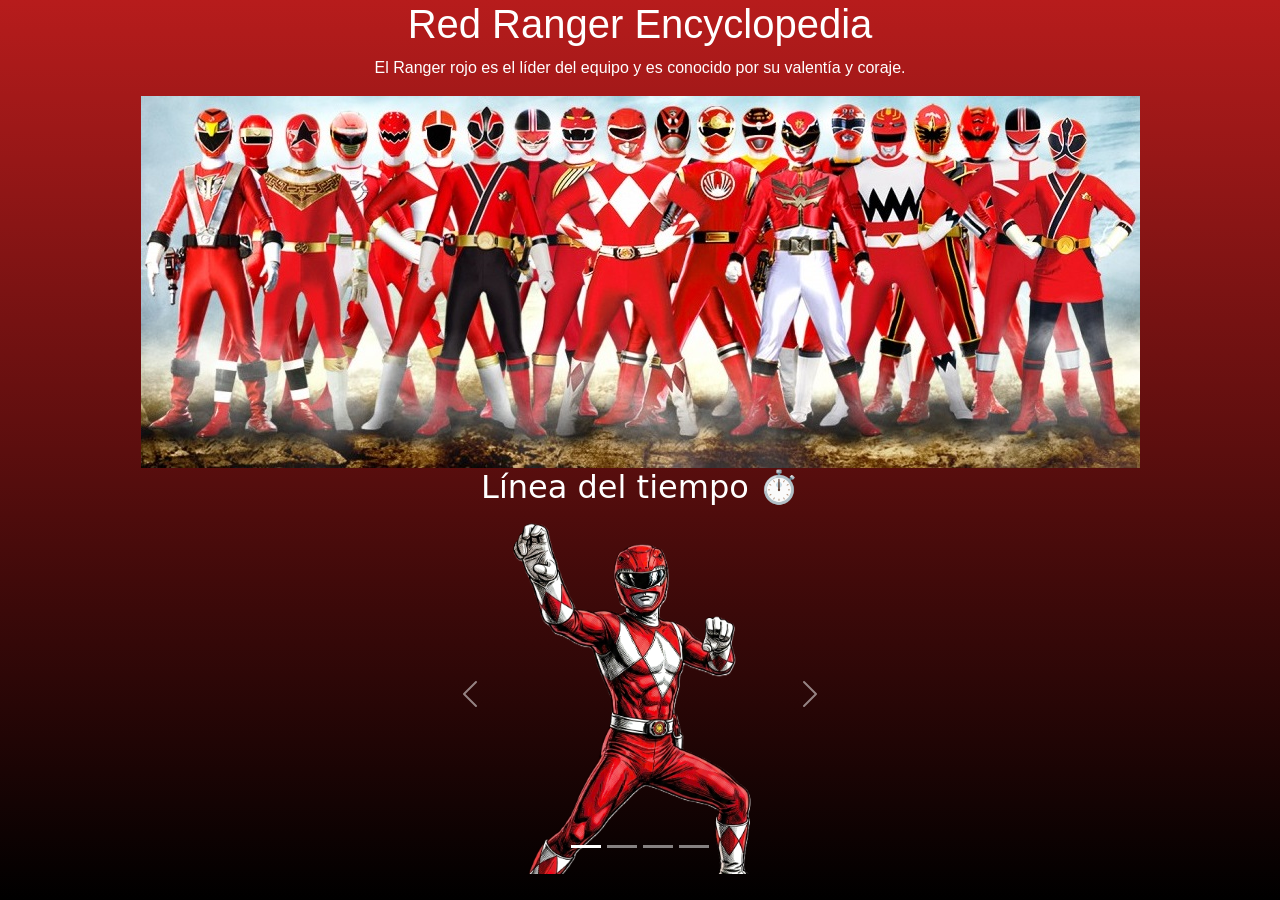
==== index.html @ 3ead66b1 "Se corrigio un error de submit" ====
<!DOCTYPE html>
<html lang="es">

<head>
    <meta charset="UTF-8">
    <meta name="viewport" content="width=device-width, initial-scale=1.0">
    <title>Red Rangers Encyclopedia</title>
    <link rel="stylesheet" href="styles/bootstrap.min.css">
    <link rel="stylesheet" href="styles/styles.css">
</head>

<body>
    <div class="header-section">
        <h1 class="header-title">Red Ranger Encyclopedia</h1>
        <p class="header-subtitle">El Ranger rojo es el líder del equipo y es conocido por su valentía y coraje.</p>
    </div>

    <div class="container text-center">
        <div class="main-image-container">
            <img src="assets/all-red-rangers.jpg" alt="Todos los Red Rangers" class="img-fluid">
        </div>

        <div>
            <h2 class="section-title">Línea del tiempo ⏱️</h2>
        </div>

        <div class="carousel-wrapper">
            <div id="myCarousel" class="carousel slide carousel-container" data-bs-ride="carousel"
                data-bs-interval="3000">
                <!-- Indicators -->
                <div class="carousel-indicators">
                    <button type="button" data-bs-target="#myCarousel" data-bs-slide-to="0" class="active"
                        aria-current="true" aria-label="Slide 1"></button>
                    <button type="button" data-bs-target="#myCarousel" data-bs-slide-to="1"
                        aria-label="Slide 2"></button>
                    <button type="button" data-bs-target="#myCarousel" data-bs-slide-to="2"
                        aria-label="Slide 3"></button>
                    <button type="button" data-bs-target="#myCarousel" data-bs-slide-to="3"
                        aria-label="Slide 4"></button>
                    <!--<button type="button" data-bs-target="#myCarousel" data-bs-slide-to="4" aria-label="Slide 5"></button>
                    <button type="button" data-bs-target="#myCarousel" data-bs-slide-to="5" aria-label="Slide 6"></button>
                    <button type="button" data-bs-target="#myCarousel" data-bs-slide-to="6" aria-label="Slide 7"></button>
                    <button type="button" data-bs-target="#myCarousel" data-bs-slide-to="7" aria-label="Slide 8"></button>
                    <button type="button" data-bs-target="#myCarousel" data-bs-slide-to="8" aria-label="Slide 9"></button>
                    <button type="button" data-bs-target="#myCarousel" data-bs-slide-to="9" aria-label="Slide 10"></button>
                    <button type="button" data-bs-target="#myCarousel" data-bs-slide-to="10" aria-label="Slide 11"></button>
                    <button type="button" data-bs-target="#myCarousel" data-bs-slide-to="11" aria-label="Slide 12"></button>
                    <button type="button" data-bs-target="#myCarousel" data-bs-slide-to="12" aria-label="Slide 13"></button>
                    <button type="button" data-bs-target="#myCarousel" data-bs-slide-to="13" aria-label="Slide 14"></button>-->
                </div>

                <div class="carousel-inner">
                    <div class="carousel-item active">
                        <a href="mightyMophin.html"><img src="assets/mightyRed.png" alt="Mighty Morphin Red Ranger"></a>

                    </div>

                    <div class="carousel-item">
                        <img src="assets/zeo.png" alt="Zeo Red Ranger">
                    </div>

                    <div class="carousel-item">
                        <img src="assets/turbo.png" alt="Turbo Red Ranger">
                    </div>

                    <div class="carousel-item">
                        <img src="assets/space.png" alt="Space Red Ranger">
                    </div>

                    <!--<div class="carousel-item">
                        <img src="assets/galaxy.jpg" alt="Galaxy Red Ranger">
                    </div>

                    <div class="carousel-item">
                        <img src="assets/lightrescue.png" alt="Lightspeed Rescue Red Ranger">
                    </div>

                    <div class="carousel-item">
                        <img src="assets/timeforce.png" alt="Time Force Red Ranger">
                    </div>

                    <div class="carousel-item">
                        <img src="assets/wildForce.jpg" alt="Wild Force Red Ranger">
                    </div>

                    <div class="carousel-item">
                        <img src="assets/storm.jpg" alt="Ninja Storm Red Ranger">
                    </div>

                    <div class="carousel-item">
                        <img src="assets/dinoThunder.jpg" alt="Dino Thunder Red Ranger">
                    </div>

                    <div class="carousel-item">
                        <img src="assets/spd.png" alt="S.P.D. Red Ranger">
                    </div>

                    <div class="carousel-item">
                        <img src="assets/mysticForce.jpg" alt="Mystic Force Red Ranger">
                    </div>

                    <div class="carousel-item">
                        <img src="assets/overdrive.png" alt="Operation Overdrive Red Ranger">
                    </div>

                    <div class="carousel-item">
                        <img src="assets/jungleFury.png" alt="Jungle Fury Red Ranger">
                    </div> -->
                </div>

                <!-- Left and right controls -->
                <button class="carousel-control-prev" type="button" data-bs-target="#myCarousel" data-bs-slide="prev">
                    <span class="carousel-control-prev-icon" aria-hidden="true"></span>
                    <span class="visually-hidden">Anterior</span>
                </button>
                <button class="carousel-control-next" type="button" data-bs-target="#myCarousel" data-bs-slide="next">
                    <span class="carousel-control-next-icon" aria-hidden="true"></span>
                    <span class="visually-hidden">Siguiente</span>
                </button>
            </div>
        </div>
    </div>

    <!-- Bootstrap JS dependencies -->
    <script src="js/popper.min.js"></script>
    <script src="js/bootstrap.min.js"></script>
</body>

</html>
---- styles/styles.css ----
body {
    background: linear-gradient(to bottom, #b71c1c, #000000);
    background-attachment: fixed;
    color: white;
}

.carousel-wrapper {
    max-width: 400px;
    margin: 0 auto;
}

.carousel-item img {
    width: 400px;
    height: 360px;
    object-fit: contain;
    display: block;
    margin: 0 auto;
}

.header-title {
    text-align: center;
    font-family: 'Franklin Gothic Medium', 'Arial Narrow', Arial, sans-serif;
}

.header-subtitle {
    text-align: center;
    font-family: 'Franklin Gothic Medium', 'Arial Narrow', Arial, sans-serif;
}
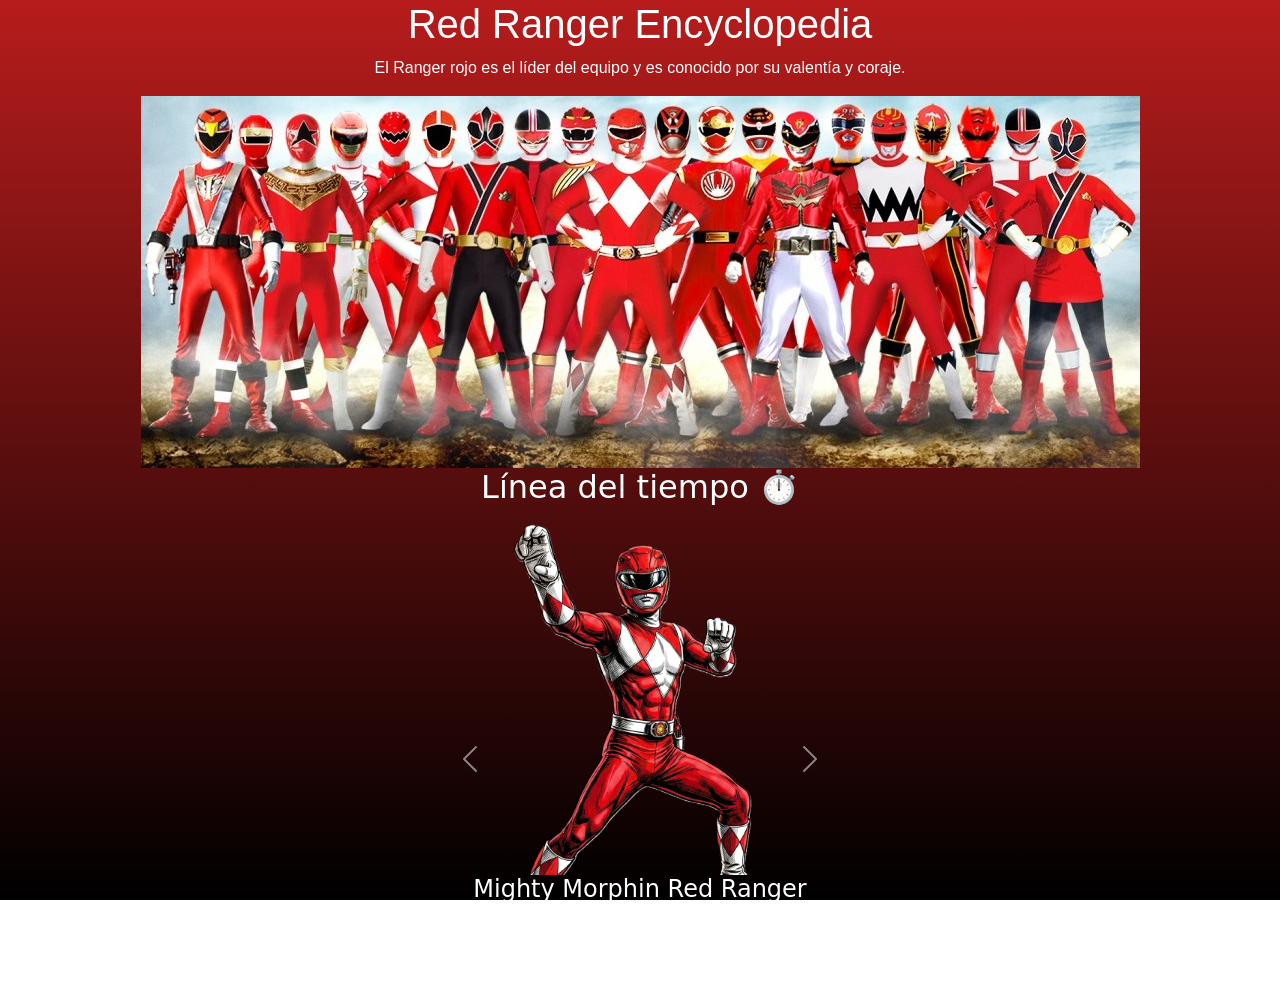
==== commit a23d9f6a: "Se esta mejorando el carousel donde se presentan los rangers" ====
--- a/index.html
+++ b/index.html
@@ -51,7 +51,14 @@
 
                 <div class="carousel-inner">
                     <div class="carousel-item active">
-                        <a href="mightyMophin.html"><img src="assets/mightyRed.png" alt="Mighty Morphin Red Ranger"></a>
+                        <div class="card">
+                            <!-- <a href="mightyMophin.html">  -->
+                            <img class="card-img-top" src="assets/mightyRed.png" alt="Mighty Morphin Red Ranger">
+                            <h4 class="card-title">Mighty Morphin Red Ranger</h4>
+                            <p class="card text">El lider de los Mighty Morphin. Con el poder del tiranosaurio,
+                                destaca su valentía, liderazgo y fuerte sentido de la justicia.</p>
+                            <!--  </a> -->
+                        </div>
 
                     </div>
 
--- a/styles/styles.css
+++ b/styles/styles.css
@@ -25,4 +25,10 @@
 .header-subtitle {
     text-align: center;
     font-family: 'Franklin Gothic Medium', 'Arial Narrow', Arial, sans-serif;
+}
+
+.card {
+    background-color: transparent;
+    border-color: transparent;
+    color: rgb(255, 255, 255);
 }
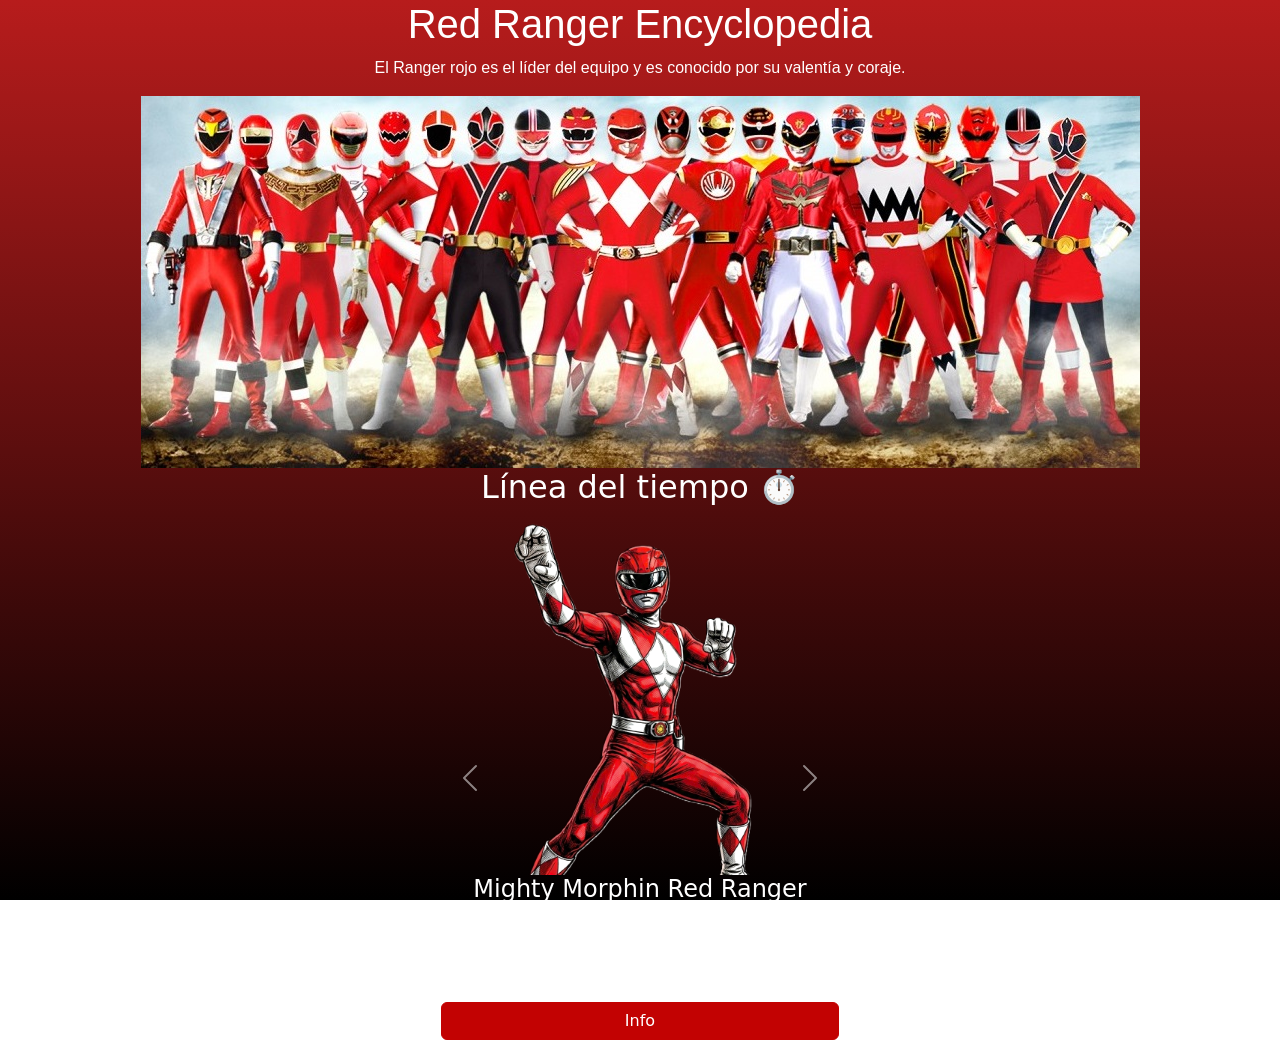
==== commit 6e4ad453: "Se estan arreglando las cartas de presentacion de los ranger" ====
--- a/index.html
+++ b/index.html
@@ -27,51 +27,48 @@
         <div class="carousel-wrapper">
             <div id="myCarousel" class="carousel slide carousel-container" data-bs-ride="carousel"
                 data-bs-interval="3000">
-                <!-- Indicators -->
-                <div class="carousel-indicators">
-                    <button type="button" data-bs-target="#myCarousel" data-bs-slide-to="0" class="active"
-                        aria-current="true" aria-label="Slide 1"></button>
-                    <button type="button" data-bs-target="#myCarousel" data-bs-slide-to="1"
-                        aria-label="Slide 2"></button>
-                    <button type="button" data-bs-target="#myCarousel" data-bs-slide-to="2"
-                        aria-label="Slide 3"></button>
-                    <button type="button" data-bs-target="#myCarousel" data-bs-slide-to="3"
-                        aria-label="Slide 4"></button>
-                    <!--<button type="button" data-bs-target="#myCarousel" data-bs-slide-to="4" aria-label="Slide 5"></button>
-                    <button type="button" data-bs-target="#myCarousel" data-bs-slide-to="5" aria-label="Slide 6"></button>
-                    <button type="button" data-bs-target="#myCarousel" data-bs-slide-to="6" aria-label="Slide 7"></button>
-                    <button type="button" data-bs-target="#myCarousel" data-bs-slide-to="7" aria-label="Slide 8"></button>
-                    <button type="button" data-bs-target="#myCarousel" data-bs-slide-to="8" aria-label="Slide 9"></button>
-                    <button type="button" data-bs-target="#myCarousel" data-bs-slide-to="9" aria-label="Slide 10"></button>
-                    <button type="button" data-bs-target="#myCarousel" data-bs-slide-to="10" aria-label="Slide 11"></button>
-                    <button type="button" data-bs-target="#myCarousel" data-bs-slide-to="11" aria-label="Slide 12"></button>
-                    <button type="button" data-bs-target="#myCarousel" data-bs-slide-to="12" aria-label="Slide 13"></button>
-                    <button type="button" data-bs-target="#myCarousel" data-bs-slide-to="13" aria-label="Slide 14"></button>-->
-                </div>
+
 
                 <div class="carousel-inner">
                     <div class="carousel-item active">
                         <div class="card">
-                            <!-- <a href="mightyMophin.html">  -->
                             <img class="card-img-top" src="assets/mightyRed.png" alt="Mighty Morphin Red Ranger">
                             <h4 class="card-title">Mighty Morphin Red Ranger</h4>
                             <p class="card text">El lider de los Mighty Morphin. Con el poder del tiranosaurio,
                                 destaca su valentía, liderazgo y fuerte sentido de la justicia.</p>
-                            <!--  </a> -->
+                            <a href="mightyMophin.html" class="btn btn-primary">Info</a>
                         </div>
 
                     </div>
 
                     <div class="carousel-item">
-                        <img src="assets/zeo.png" alt="Zeo Red Ranger">
+                        <div class="card">
+                            <img class="card-img-top" src="assets/zeo.png" alt="Zeo Red Ranger">
+                            <h4 class="card-title">Zeo Red Ranger</h4>
+                            <p class="card text">Lider de los Power Rangers Zeo. Destaca por su gran
+                                fuerza, velocidad y resistencia gracias al poder del cristal Zeo.</p>
+                            <a href=" " class="btn btn-primary">Info</a>
+                        </div>
                     </div>
 
                     <div class="carousel-item">
-                        <img src="assets/turbo.png" alt="Turbo Red Ranger">
+                        <div class="card">
+                            <img class="card-img-top" src="assets/turbo.png" alt="Turbo Red Ranger">
+                            <h4 class="card-title">Turbo Red Ranger</h4>
+                            <p class="card text">Lider de los Power Rangers Turbo. Esta armado con
+                                la Espada Turbo y tecnologia inspirada en vehiculos de alto rendimiento. </p>
+                            <a href=" " class="btn btn-primary">Info</a>
+                        </div>
                     </div>
 
                     <div class="carousel-item">
-                        <img src="assets/space.png" alt="Space Red Ranger">
+                        <div class="card">
+                            <img class="card-img-top" src="assets/space.png" alt="Space Red Ranger">
+                            <h4 class="card-title">Space Red Ranger</h4>
+                            <p class="card text">Lider de los Power Rangers Space. Destaca por su liderazgo
+                                y su inquebrantable compromiso de proteger la galaxia de las fuerzas del mal.</p>
+                            <a href=" " class="btn btn-primary">Info</a>
+                        </div>
                     </div>
 
                     <!--<div class="carousel-item">
--- a/styles/styles.css
+++ b/styles/styles.css
@@ -31,4 +31,10 @@
     background-color: transparent;
     border-color: transparent;
     color: rgb(255, 255, 255);
+}
+
+.btn-primary {
+    background-color: rgb(194, 2, 2);
+    border-color: rgb(194, 2, 2);
+    color: rgb(255, 255, 255);
 }
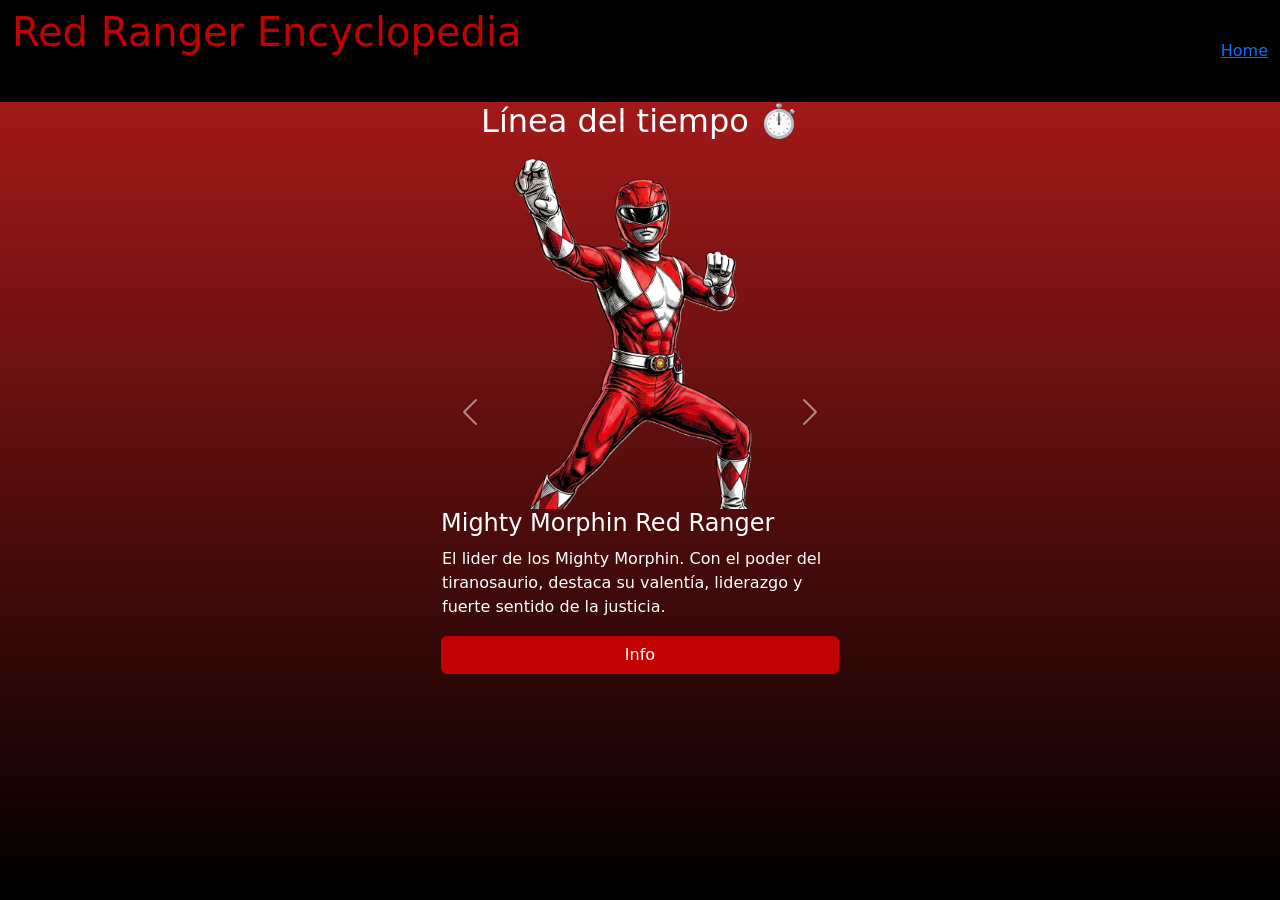
==== commit e7312ef6: "Se sigue arrglado la ventana principal" ====
--- a/index.html
+++ b/index.html
@@ -10,68 +10,70 @@
 </head>
 
 <body>
-    <div class="header-section">
-        <h1 class="header-title">Red Ranger Encyclopedia</h1>
-        <p class="header-subtitle">El Ranger rojo es el líder del equipo y es conocido por su valentía y coraje.</p>
+    <nav class="navbar navbar-default">
+        <div class="container-fluid">
+            <div class="navbar-header">
+                <a class="navbar-brand" href="#">
+                    <h1>Red Ranger Encyclopedia</h1>
+                </a>
+            </div>
+            <ul class="nav navbar-nav">
+                <li class="active"><a href="">Home</a></li>
+            </ul>
+        </div>
+    </nav>
+
+    <div>
+        <h2 class="section-title" align="center">Línea del tiempo ⏱️</h2>
     </div>
 
-    <div class="container text-center">
-        <div class="main-image-container">
-            <img src="assets/all-red-rangers.jpg" alt="Todos los Red Rangers" class="img-fluid">
-        </div>
-
-        <div>
-            <h2 class="section-title">Línea del tiempo ⏱️</h2>
-        </div>
-
-        <div class="carousel-wrapper">
-            <div id="myCarousel" class="carousel slide carousel-container" data-bs-ride="carousel"
-                data-bs-interval="3000">
+    <div class="carousel-wrapper">
+        <div id="myCarousel" class="carousel slide carousel-container" data-bs-ride="carousel" data-bs-interval="3000">
 
 
-                <div class="carousel-inner">
-                    <div class="carousel-item active">
-                        <div class="card">
-                            <img class="card-img-top" src="assets/mightyRed.png" alt="Mighty Morphin Red Ranger">
-                            <h4 class="card-title">Mighty Morphin Red Ranger</h4>
-                            <p class="card text">El lider de los Mighty Morphin. Con el poder del tiranosaurio,
-                                destaca su valentía, liderazgo y fuerte sentido de la justicia.</p>
-                            <a href="mightyMophin.html" class="btn btn-primary">Info</a>
-                        </div>
-
+            <div class="carousel-inner">
+                <div class="carousel-item active">
+                    <div class="card">
+                        <img class="card-img-top" src="assets/mightyRed.png" alt="Mighty Morphin Red Ranger">
+                        <h4 class="card-title">Mighty Morphin Red Ranger</h4>
+                        <p class="card text">El lider de los Mighty Morphin. Con el poder del tiranosaurio,
+                            destaca su valentía, liderazgo y fuerte sentido de la justicia.</p>
+                        <a href="mightyMophin.html" class="btn btn-primary">Info</a>
                     </div>
 
-                    <div class="carousel-item">
-                        <div class="card">
-                            <img class="card-img-top" src="assets/zeo.png" alt="Zeo Red Ranger">
-                            <h4 class="card-title">Zeo Red Ranger</h4>
-                            <p class="card text">Lider de los Power Rangers Zeo. Destaca por su gran
-                                fuerza, velocidad y resistencia gracias al poder del cristal Zeo.</p>
-                            <a href=" " class="btn btn-primary">Info</a>
-                        </div>
+                </div>
+
+                <div class="carousel-item">
+                    <div class="card">
+                        <img class="card-img-top" src="assets/zeo.png" alt="Zeo Red Ranger">
+                        <h4 class="card-title">Zeo Red Ranger</h4>
+                        <p class="card text">Lider de los Power Rangers Zeo. Destaca por su gran
+                            fuerza, velocidad y resistencia gracias al poder del cristal Zeo.</p>
+                        <a href=" " class="btn btn-primary">Info</a>
                     </div>
+                </div>
 
-                    <div class="carousel-item">
-                        <div class="card">
-                            <img class="card-img-top" src="assets/turbo.png" alt="Turbo Red Ranger">
-                            <h4 class="card-title">Turbo Red Ranger</h4>
-                            <p class="card text">Lider de los Power Rangers Turbo. Esta armado con
-                                la Espada Turbo y tecnologia inspirada en vehiculos de alto rendimiento. </p>
-                            <a href=" " class="btn btn-primary">Info</a>
-                        </div>
+                <div class="carousel-item">
+                    <div class="card">
+                        <img class="card-img-top" src="assets/turbo.png" alt="Turbo Red Ranger">
+                        <h4 class="card-title">Turbo Red Ranger</h4>
+                        <p class="card text">Lider de los Power Rangers Turbo. Esta armado con
+                            la Espada Turbo y tecnologia inspirada en vehiculos de alto rendimiento. </p>
+                        <a href=" " class="btn btn-primary">Info</a>
                     </div>
+                </div>
 
-                    <div class="carousel-item">
-                        <div class="card">
-                            <img class="card-img-top" src="assets/space.png" alt="Space Red Ranger">
-                            <h4 class="card-title">Space Red Ranger</h4>
-                            <p class="card text">Lider de los Power Rangers Space. Destaca por su liderazgo
-                                y su inquebrantable compromiso de proteger la galaxia de las fuerzas del mal.</p>
-                            <a href=" " class="btn btn-primary">Info</a>
-                        </div>
+                <div class="carousel-item">
+                    <div class="card">
+                        <img class="card-img-top" src="assets/space.png" alt="Space Red Ranger">
+                        <h4 class="card-title">Space Red Ranger</h4>
+                        <p class="card text">Lider de los Power Rangers Space. Destaca por su liderazgo
+                            y su inquebrantable compromiso de proteger la galaxia de las fuerzas del mal.</p>
+                        <a href=" " class="btn btn-primary">Info</a>
                     </div>
+                </div>
 
-                    <!--<div class="carousel-item">
+                <!--<div class="carousel-item">
                         <img src="assets/galaxy.jpg" alt="Galaxy Red Ranger">
                     </div>
 
@@ -110,19 +112,19 @@
                     <div class="carousel-item">
                         <img src="assets/jungleFury.png" alt="Jungle Fury Red Ranger">
                     </div> -->
-                </div>
+            </div>
 
-                <!-- Left and right controls -->
-                <button class="carousel-control-prev" type="button" data-bs-target="#myCarousel" data-bs-slide="prev">
-                    <span class="carousel-control-prev-icon" aria-hidden="true"></span>
-                    <span class="visually-hidden">Anterior</span>
-                </button>
-                <button class="carousel-control-next" type="button" data-bs-target="#myCarousel" data-bs-slide="next">
-                    <span class="carousel-control-next-icon" aria-hidden="true"></span>
-                    <span class="visually-hidden">Siguiente</span>
-                </button>
-            </div>
+            <!-- Left and right controls -->
+            <button class="carousel-control-prev" type="button" data-bs-target="#myCarousel" data-bs-slide="prev">
+                <span class="carousel-control-prev-icon" aria-hidden="true"></span>
+                <span class="visually-hidden">Anterior</span>
+            </button>
+            <button class="carousel-control-next" type="button" data-bs-target="#myCarousel" data-bs-slide="next">
+                <span class="carousel-control-next-icon" aria-hidden="true"></span>
+                <span class="visually-hidden">Siguiente</span>
+            </button>
         </div>
+    </div>
     </div>
 
     <!-- Bootstrap JS dependencies -->
--- a/styles/styles.css
+++ b/styles/styles.css
@@ -37,4 +37,13 @@
     background-color: rgb(194, 2, 2);
     border-color: rgb(194, 2, 2);
     color: rgb(255, 255, 255);
+}
+
+.navbar {
+    background-color: black;
+    border-color: transparent;
+}
+
+.navbar h1 {
+    color: rgb(194, 2, 2);
 }
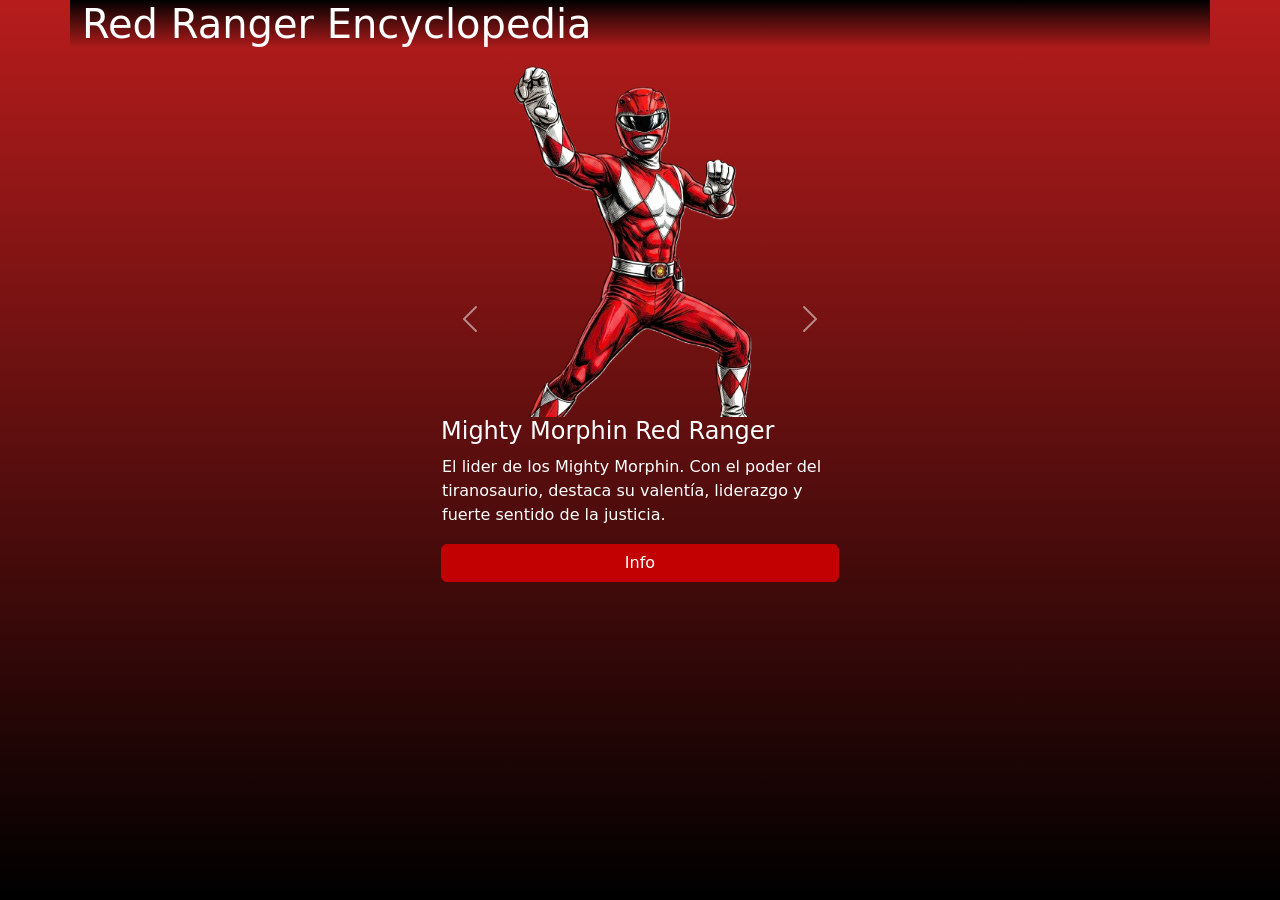
==== commit 3e24e82f: "Proceso de mejora de la pagina principal" ====
--- a/index.html
+++ b/index.html
@@ -10,21 +10,10 @@
 </head>
 
 <body>
-    <nav class="navbar navbar-default">
-        <div class="container-fluid">
-            <div class="navbar-header">
-                <a class="navbar-brand" href="#">
-                    <h1>Red Ranger Encyclopedia</h1>
-                </a>
-            </div>
-            <ul class="nav navbar-nav">
-                <li class="active"><a href="">Home</a></li>
-            </ul>
+    <div class="container">
+        <div class="jumbotron">
+            <h1>Red Ranger Encyclopedia</h1>
         </div>
-    </nav>
-
-    <div>
-        <h2 class="section-title" align="center">Línea del tiempo ⏱️</h2>
     </div>
 
     <div class="carousel-wrapper">
--- a/styles/styles.css
+++ b/styles/styles.css
@@ -39,11 +39,7 @@
     color: rgb(255, 255, 255);
 }
 
-.navbar {
-    background-color: black;
-    border-color: transparent;
-}
-
-.navbar h1 {
-    color: rgb(194, 2, 2);
+.container {
+    background: linear-gradient(to bottom, black, transparent);
+    color: white;
 }
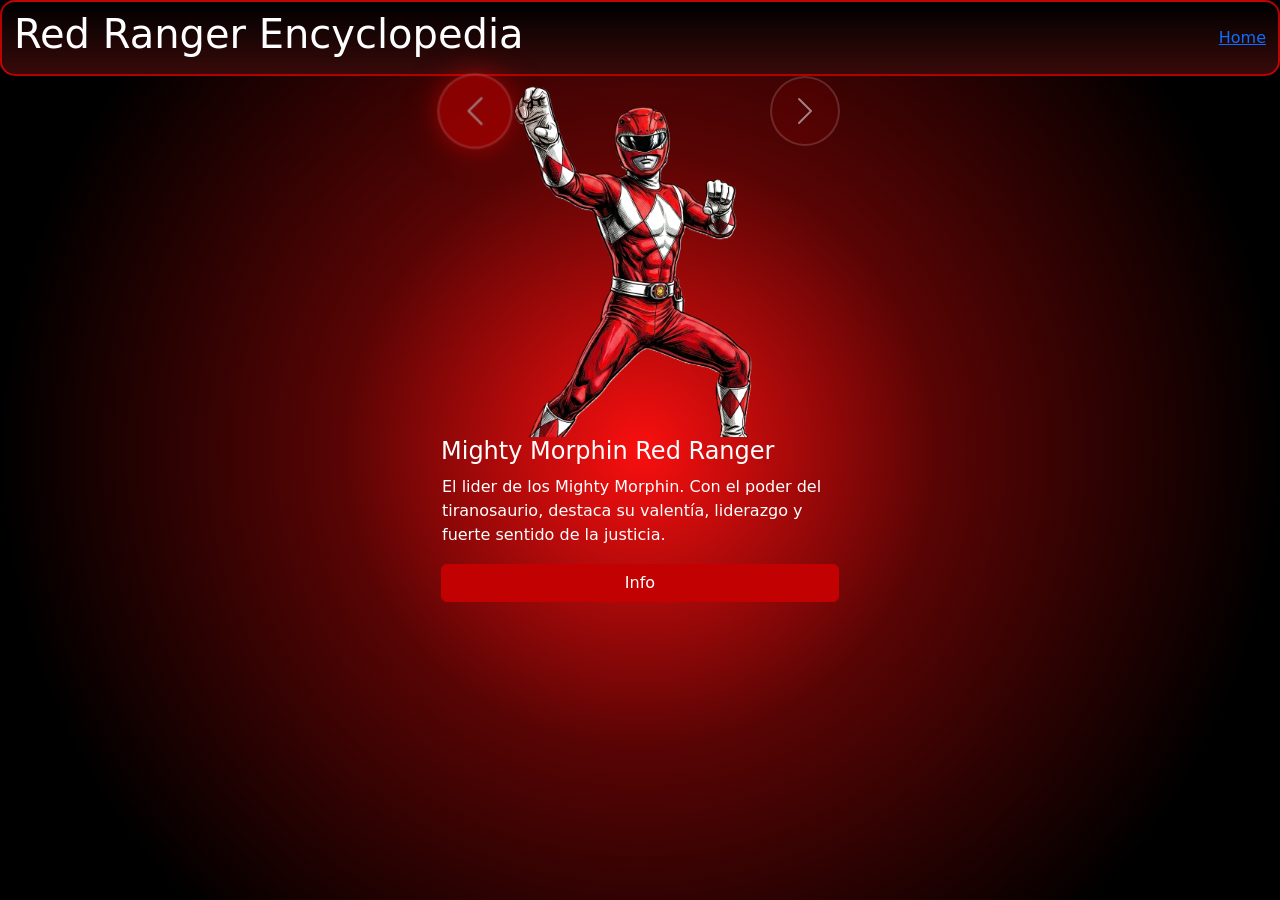
==== commit ab439464: "Se esta mejorando el background" ====
--- a/index.html
+++ b/index.html
@@ -4,17 +4,22 @@
 <head>
     <meta charset="UTF-8">
     <meta name="viewport" content="width=device-width, initial-scale=1.0">
-    <title>Red Rangers Encyclopedia</title>
+    <title>Red Ranger Encyclopedia</title>
     <link rel="stylesheet" href="styles/bootstrap.min.css">
     <link rel="stylesheet" href="styles/styles.css">
 </head>
 
 <body>
-    <div class="container">
-        <div class="jumbotron">
-            <h1>Red Ranger Encyclopedia</h1>
+    <nav class="navbar navbar-inverse">
+        <div class="container-fluid">
+            <div class="navbar-header">
+                <h1>Red Ranger Encyclopedia</h1>
+            </div>
+            <ul class="nav navbar-nav navbar-right">
+                <li class="activate"><a href="#">Home</a></li>
+            </ul>
         </div>
-    </div>
+    </nav>
 
     <div class="carousel-wrapper">
         <div id="myCarousel" class="carousel slide carousel-container" data-bs-ride="carousel" data-bs-interval="3000">
--- a/styles/styles.css
+++ b/styles/styles.css
@@ -1,5 +1,5 @@
 body {
-    background: linear-gradient(to bottom, #b71c1c, #000000);
+    background: radial-gradient(circle,rgba(250, 15, 15, 1) 0%, rgba(89, 4, 4, 1) 38%, rgba(0, 0, 0, 1) 82%);
     background-attachment: fixed;
     color: white;
 }
@@ -15,6 +15,40 @@
     object-fit: contain;
     display: block;
     margin: 0 auto;
+}
+
+.carousel-control-prev, .carousel-control-next {
+    width: 70px;
+    height: 70px;
+
+    border-radius: 50%;
+
+    border: 2px solid rgba(255, 255, 255, .3);
+
+    background: rgba(255, 0, 0, .15);
+
+    backdrop-filter: blur(8px);
+
+    display: flex;
+    justify-content: center;
+    align-items: center;
+
+    cursor: pointer;
+
+    transition: .3s;
+}
+
+
+
+.carousel-control-prev, .carousel-control-next :hover {
+
+    background: #d40000;
+
+    box-shadow:
+        0 0 20px rgba(255, 0, 0, .7),
+        0 0 40px rgba(255, 0, 0, .4);
+
+    transform: scale(1.08);
 }
 
 .header-title {
@@ -42,4 +76,15 @@
 .container {
     background: linear-gradient(to bottom, black, transparent);
     color: white;
+}
+
+.navbar-inverse {
+    background: linear-gradient(to bottom, black, rgb(56, 10, 10));
+    border: 2px solid rgba(249, 3, 3, 0.714);
+    border-radius: 15px;
+
+}
+
+.navbar-header {
+    color: white;
 }
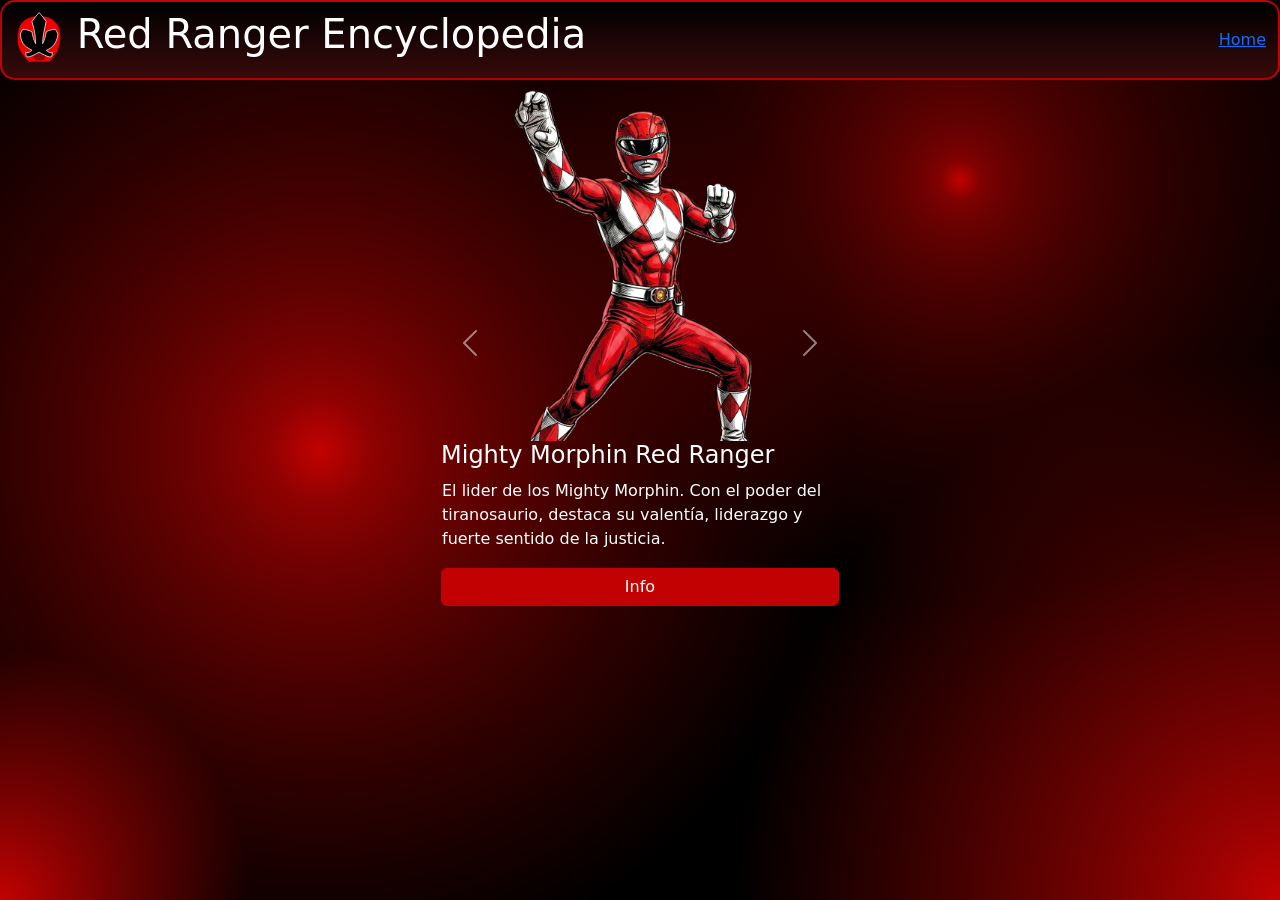
==== commit 6ead31d2: "Se sigue mejorando el fondo y se agrego un icono" ====
--- a/index.html
+++ b/index.html
@@ -5,6 +5,7 @@
     <meta charset="UTF-8">
     <meta name="viewport" content="width=device-width, initial-scale=1.0">
     <title>Red Ranger Encyclopedia</title>
+    <link rel="icon" type="image/svg+xml" href="assets/redLogo.svg" width="30" height="30">
     <link rel="stylesheet" href="styles/bootstrap.min.css">
     <link rel="stylesheet" href="styles/styles.css">
 </head>
@@ -13,7 +14,7 @@
     <nav class="navbar navbar-inverse">
         <div class="container-fluid">
             <div class="navbar-header">
-                <h1>Red Ranger Encyclopedia</h1>
+                <h1><img src="assets/redLogo.svg" width="50" height="50"> Red Ranger Encyclopedia</h1>
             </div>
             <ul class="nav navbar-nav navbar-right">
                 <li class="activate"><a href="#">Home</a></li>
--- a/styles/styles.css
+++ b/styles/styles.css
@@ -1,7 +1,15 @@
 body {
-    background: radial-gradient(circle,rgba(250, 15, 15, 1) 0%, rgba(89, 4, 4, 1) 38%, rgba(0, 0, 0, 1) 82%);
+    /*background: radial-gradient(circle,rgba(250, 15, 15, 1) 0%, rgba(89, 4, 4, 1) 38%, rgba(0, 0, 0, 1) 82%);*/
     background-attachment: fixed;
-    color: white;
+    margin: 0;
+    min-height: 100vh;
+
+background-color: black;
+background-image: 
+radial-gradient(circle at 25% 50%, rgb(194, 2, 2), 15%, transparent 50%),
+radial-gradient(circle at 0% 100%, rgb(194, 2, 2), transparent 16%),
+radial-gradient(circle at 100% 100%, rgb(194, 2, 2), 15%, transparent 35%),
+radial-gradient(circle at 75% 20%, rgb(194, 2, 2), 5%, transparent 35%);
 }
 
 .carousel-wrapper {
@@ -17,7 +25,7 @@
     margin: 0 auto;
 }
 
-.carousel-control-prev, .carousel-control-next {
+/*.carousel-control-prev, .carousel-control-next {
     width: 70px;
     height: 70px;
 
@@ -49,7 +57,7 @@
         0 0 40px rgba(255, 0, 0, .4);
 
     transform: scale(1.08);
-}
+}*/
 
 .header-title {
     text-align: center;
@@ -87,4 +95,5 @@
 
 .navbar-header {
     color: white;
-}+}
+
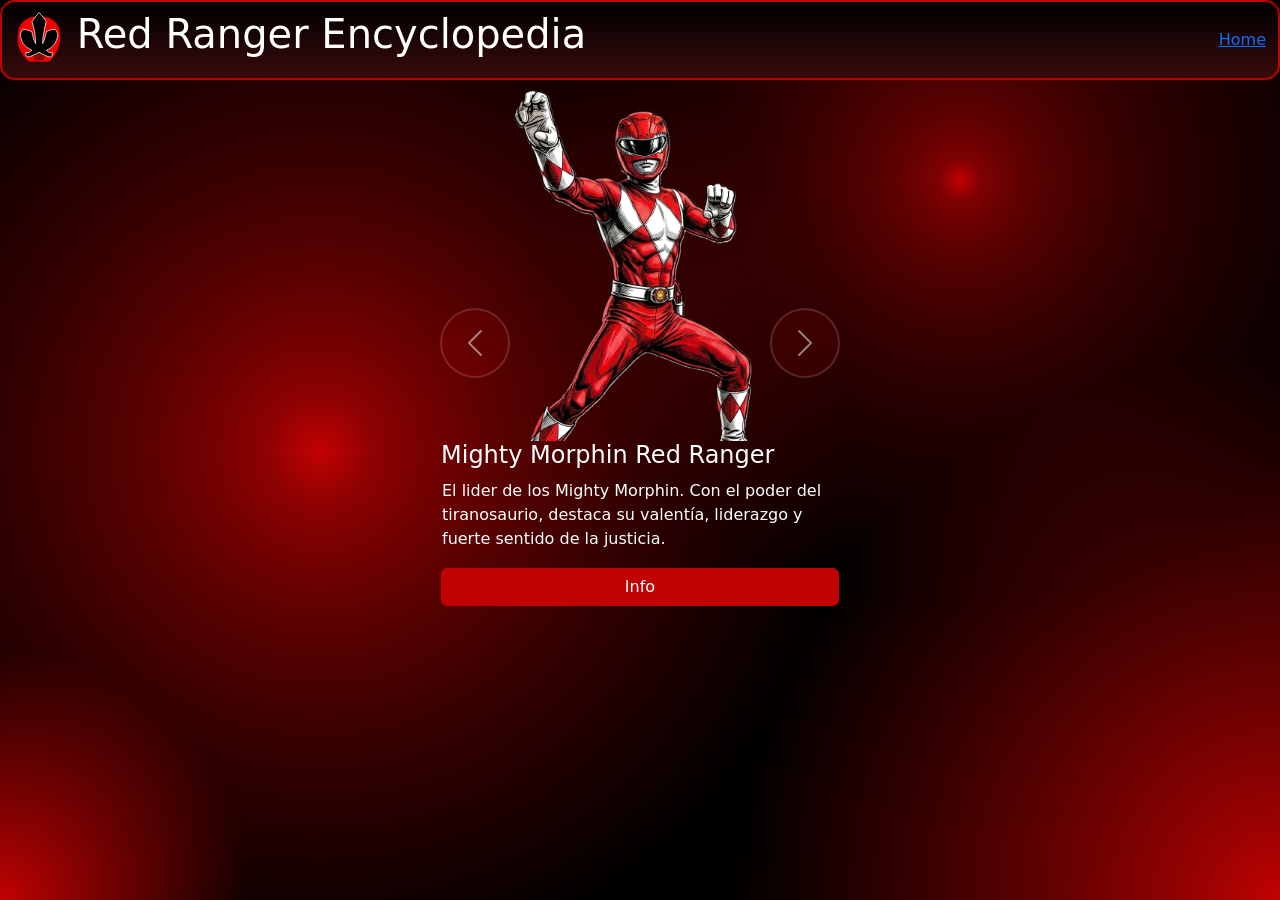
==== commit 4609bb54: "Se arreglaron los botones del carousel" ====
--- a/index.html
+++ b/index.html
@@ -118,9 +118,8 @@
                 <span class="carousel-control-next-icon" aria-hidden="true"></span>
                 <span class="visually-hidden">Siguiente</span>
             </button>
-        </div>
-    </div>
-    </div>
+        </div> <!-- /.carousel#myCarousel -->
+    </div> <!-- /.carousel-wrapper -->
 
     <!-- Bootstrap JS dependencies -->
     <script src="js/popper.min.js"></script>
--- a/styles/styles.css
+++ b/styles/styles.css
@@ -4,12 +4,12 @@
     margin: 0;
     min-height: 100vh;
 
-background-color: black;
-background-image: 
-radial-gradient(circle at 25% 50%, rgb(194, 2, 2), 15%, transparent 50%),
-radial-gradient(circle at 0% 100%, rgb(194, 2, 2), transparent 16%),
-radial-gradient(circle at 100% 100%, rgb(194, 2, 2), 15%, transparent 35%),
-radial-gradient(circle at 75% 20%, rgb(194, 2, 2), 5%, transparent 35%);
+    background-color: black;
+    background-image:
+        radial-gradient(circle at 25% 50%, rgb(194, 2, 2), 15%, transparent 50%),
+        radial-gradient(circle at 0% 100%, rgb(194, 2, 2), transparent 16%),
+        radial-gradient(circle at 100% 100%, rgb(194, 2, 2), 15%, transparent 35%),
+        radial-gradient(circle at 75% 20%, rgb(194, 2, 2), 5%, transparent 35%);
 }
 
 .carousel-wrapper {
@@ -25,9 +25,14 @@
     margin: 0 auto;
 }
 
-/*.carousel-control-prev, .carousel-control-next {
+.carousel-control-prev,
+.carousel-control-next {
     width: 70px;
     height: 70px;
+
+    /* Centra verticalmente los botones dentro del carousel */
+    top: 50%;
+    transform: translateY(-50%);
 
     border-radius: 50%;
 
@@ -43,12 +48,13 @@
 
     cursor: pointer;
 
-    transition: .3s;
+    transition: background 0.3s, box-shadow 0.3s, transform 0.3s;
 }
 
 
 
-.carousel-control-prev, .carousel-control-next :hover {
+.carousel-control-prev:hover,
+.carousel-control-next:hover {
 
     background: #d40000;
 
@@ -56,8 +62,9 @@
         0 0 20px rgba(255, 0, 0, .7),
         0 0 40px rgba(255, 0, 0, .4);
 
-    transform: scale(1.08);
-}*/
+    /* Combina el centrado vertical con el scale para no perder la posición */
+    transform: translateY(-50%) scale(1.08);
+}
 
 .header-title {
     text-align: center;
@@ -79,6 +86,21 @@
     background-color: rgb(194, 2, 2);
     border-color: rgb(194, 2, 2);
     color: rgb(255, 255, 255);
+    transition: all 0.1s ease;
+}
+
+.btn-primary:hover {
+    background-color: whitesmoke;
+    border-color: red;
+    color: red;
+    transform: scale(0.90);
+}
+
+.btn-primary:active {
+    background-color: whitesmoke;
+    border-color: red;
+    color: red;
+    transform: scale(0.90);
 }
 
 .container {
@@ -95,5 +117,4 @@
 
 .navbar-header {
     color: white;
-}
-
+}
